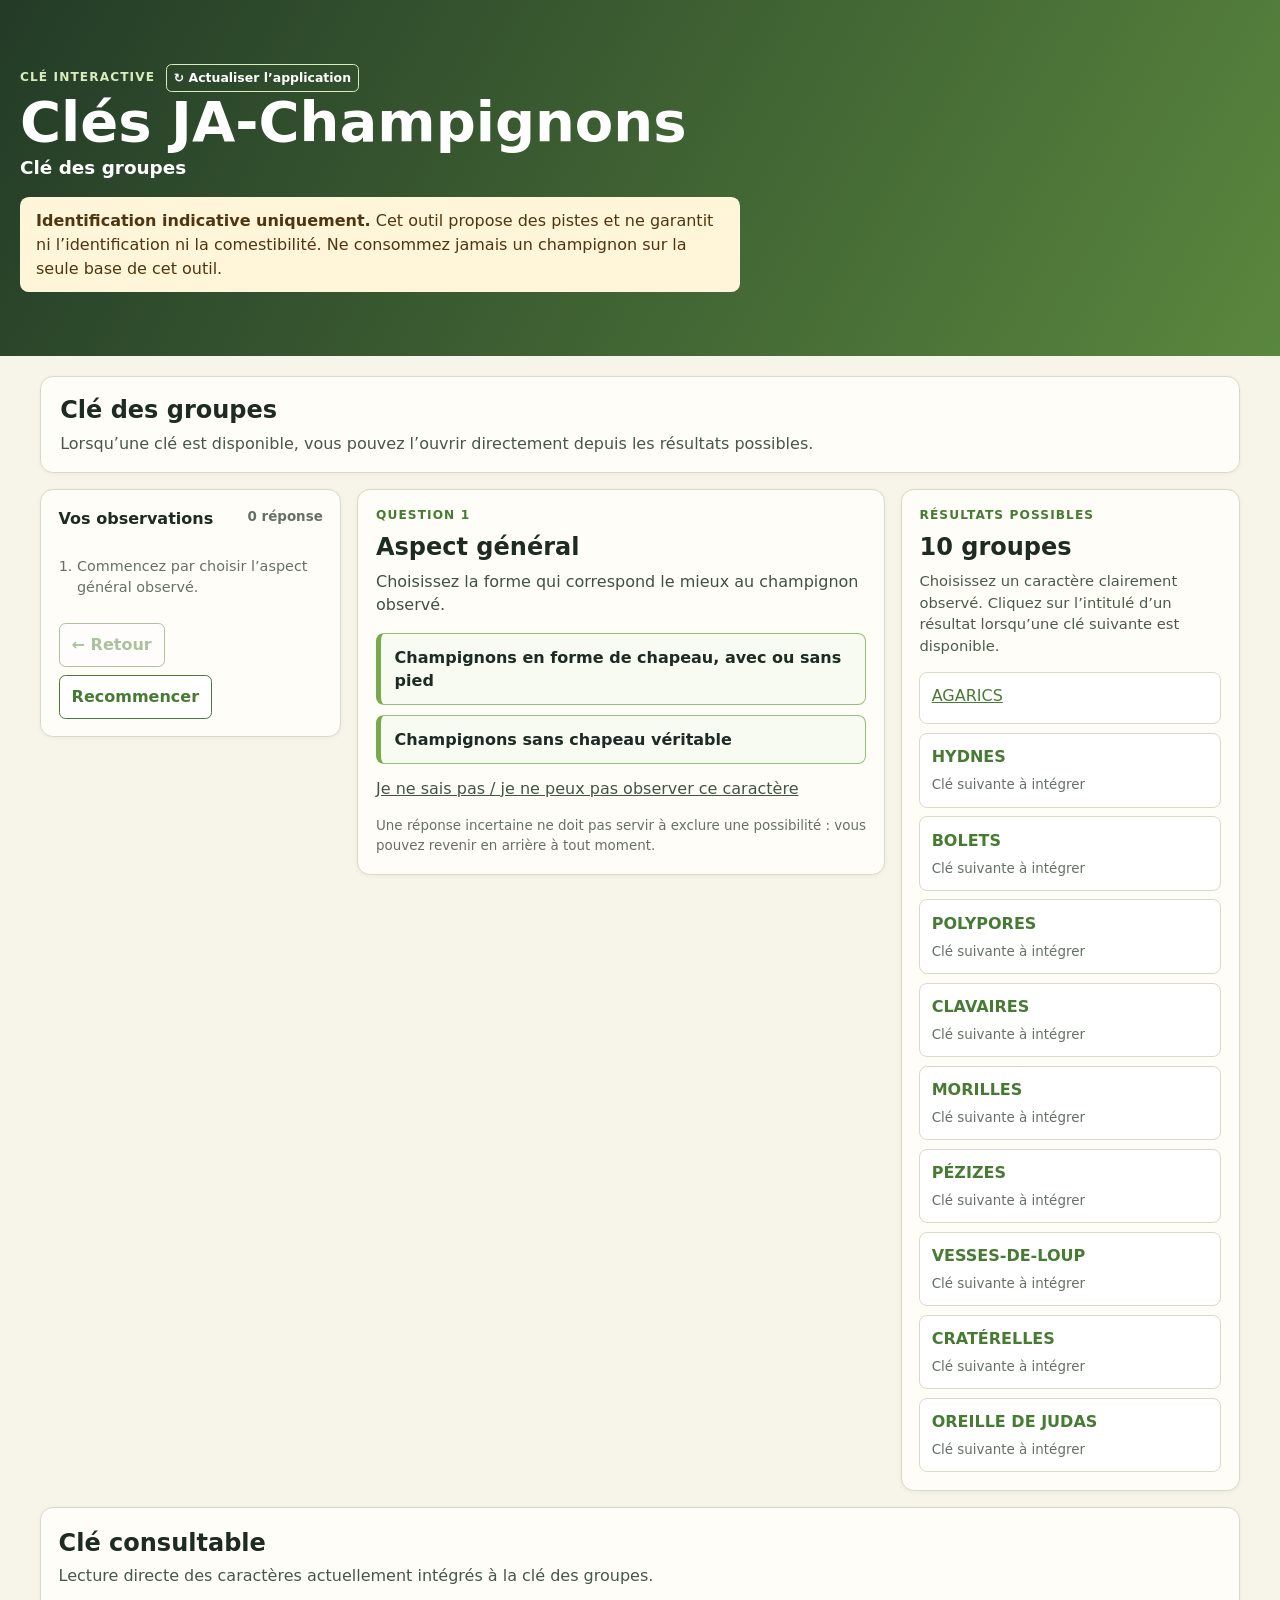
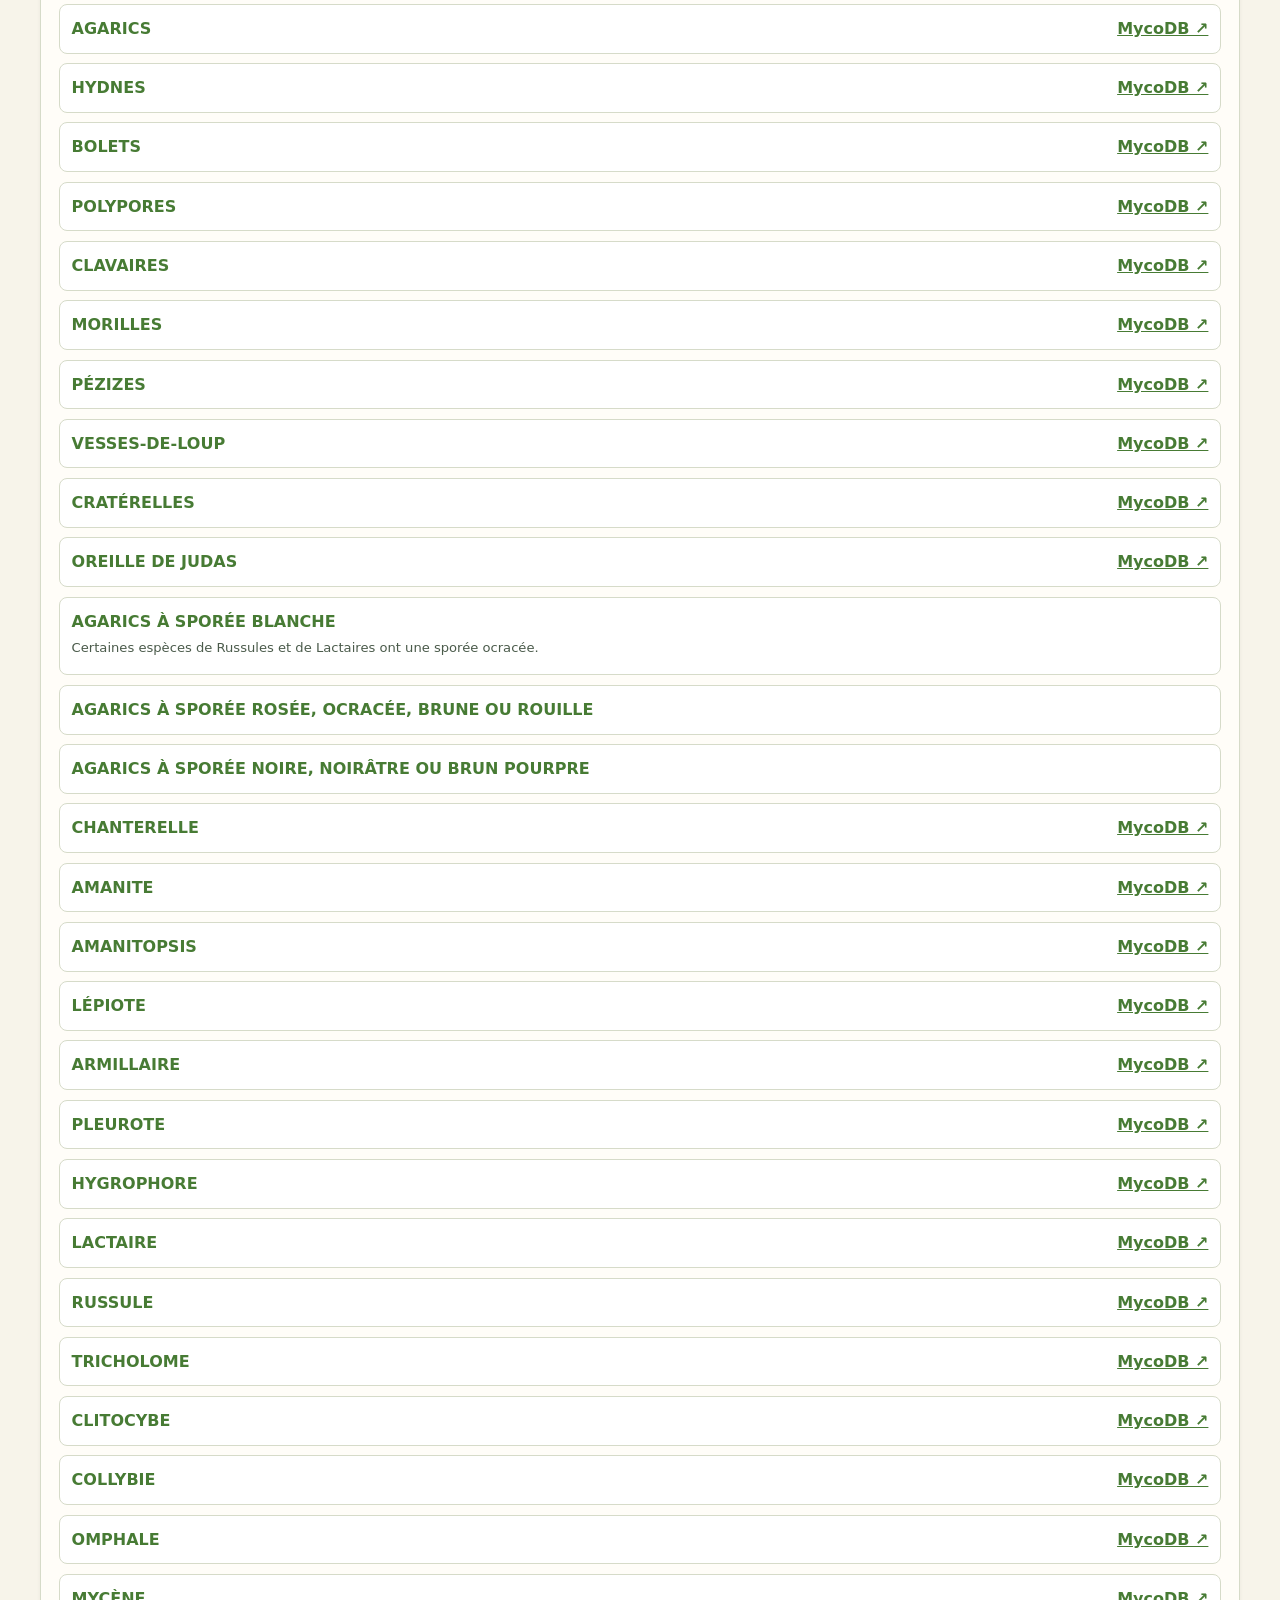
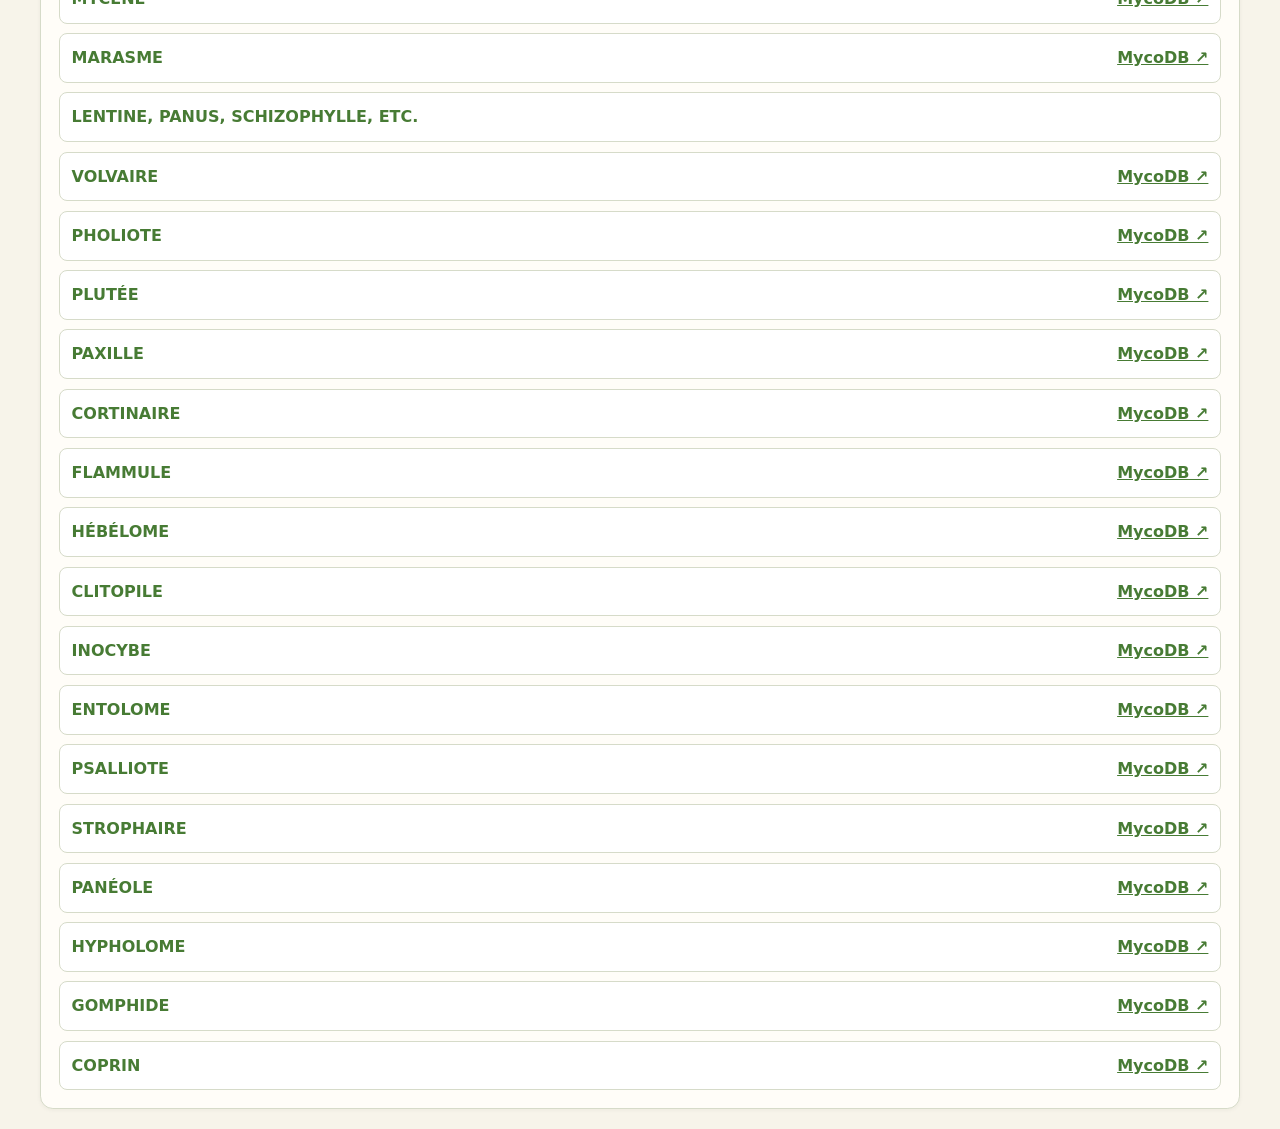
==== cles-ja-champignons/index.html @ efab2039 "Publier les clés d’espèces et les notes administrateur" ====
<!doctype html>
<html lang="fr">
  <head>
    <meta charset="utf-8">
    <meta name="viewport" content="width=device-width, initial-scale=1">
    <meta name="description" content="Clés interactives de détermination des champignons">
    <meta name="theme-color" content="#b66b22">
    <title>Clés JA-Champignons</title>
    <link rel="icon" href="assets/logo-ja-champignons.svg" type="image/svg+xml">
    <link rel="manifest" href="manifest.webmanifest">
    <link rel="stylesheet" href="styles.css">
    <link rel="stylesheet" href="overrides.css">
  </head>
  <body>
    <header class="site-header">
      <div style="display:flex;align-items:center;gap:.65rem"><p class="eyebrow" style="margin:0">Clé interactive</p><button type="button" title="Actualiser l’application" onclick="window.location.reload()" style="border:1px solid #d8ecbd;border-radius:.35rem;padding:.25rem .45rem;background:transparent;color:#fff;font:inherit;font-size:.78rem;font-weight:750;cursor:pointer">↻ Actualiser l’application</button></div>
      <h1>Clés JA-Champignons</h1>
      <p class="subtitle">Clé des groupes</p>
      <p class="warning"><strong>Identification indicative uniquement.</strong> Cet outil propose des pistes et ne garantit ni l’identification ni la comestibilité. Ne consommez jamais un champignon sur la seule base de cet outil.</p>
    </header>

    <main>
      <section class="intro" aria-labelledby="intro-title">
        <h2 id="intro-title">Clé des groupes</h2>
        <p>Lorsqu’une clé est disponible, vous pouvez l’ouvrir directement depuis les résultats possibles.</p>
      </section>

      <section class="key-layout" aria-label="Clé des groupes">
        <aside class="observations">
          <div class="panel-title"><span>Vos observations</span><span id="progress">0 réponse</span></div>
          <ol id="history" class="history"><li class="muted">Commencez par choisir l’aspect général observé.</li></ol>
          <div class="actions"><button id="back" class="secondary" disabled>← Retour</button><button id="restart" class="secondary">Recommencer</button></div>
        </aside>

        <section class="question-panel" aria-live="polite">
          <p id="step" class="eyebrow">Première observation</p>
          <h2 id="question">Chargement…</h2>
          <p id="help" class="help"></p>
          <div id="answers" class="answers"></div>
          <button id="unknown" class="unknown">Je ne sais pas / je ne peux pas observer ce caractère</button>
          <p class="hint">Une réponse incertaine ne doit pas servir à exclure une possibilité : vous pouvez revenir en arrière à tout moment.</p>
        </section>

        <aside class="result-panel">
          <p class="eyebrow">Résultats possibles</p>
          <h2><span id="count">0</span> groupe<span id="plural">s</span></h2>
          <p id="status" class="status"></p>
          <div id="results" class="results"></div>
        </aside>
      </section>

      <section class="source-key" aria-labelledby="source-title">
        <h2 id="source-title">Clé consultable</h2>
        <p>Lecture directe des caractères actuellement intégrés à la clé des groupes.</p>
        <div id="key-table" class="key-table"></div>
      </section>
    </main>
    <script src="app.js"></script>
    <script src="couleur.js"></script>
    <script src="noir.js"></script>
    <script src="terrain.js"></script>
    <script src="terrain-agarics.js"></script>
    <script src="chanterelles.js"></script>
    <script src="amanites.js"></script>
    <script src="lepiotes.js"></script>
    <script src="species-notes.js"></script>
    <script src="mycodb-results.js"></script>
    <script>if('serviceWorker' in navigator){navigator.serviceWorker.register('./service-worker.js');}</script>
  </body>
</html>
---- cles-ja-champignons/styles.css ----
:root{--ink:#1d2b22;--moss:#477b34;--leaf:#78a94a;--cream:#f7f4ea;--paper:#fffdf8;--line:#d6dbc9;--amber:#a45413;--muted:#667067}*{box-sizing:border-box}body{margin:0;color:var(--ink);background:var(--cream);font:16px/1.48 system-ui,-apple-system,BlinkMacSystemFont,"Segoe UI",sans-serif}.site-header{padding:clamp(1.5rem,5vw,4rem) max(1rem,calc((100% - 1240px)/2));color:#fff;background:linear-gradient(120deg,#233b27,#5a873e)}h1,h2,p{margin-top:0}.site-header h1{margin-bottom:.15rem;font-size:clamp(2rem,5vw,3.5rem);line-height:1.06}.eyebrow{margin-bottom:.45rem;color:var(--moss);font-weight:800;font-size:.76rem;letter-spacing:.09em;text-transform:uppercase}.site-header .eyebrow{color:#d8ecbd}.subtitle{margin-bottom:1rem;font-size:1.15rem;font-weight:700}.warning{max-width:720px;margin:0;padding:.75rem 1rem;border-radius:.55rem;background:#fff5d9;color:#513510}main{max-width:1240px;margin:auto;padding:1.25rem}.intro,.observations,.question-panel,.result-panel,.source-key{border:1px solid var(--line);border-radius:.8rem;background:var(--paper);box-shadow:0 1px 4px #20300d0d}.intro{padding:1rem 1.2rem;margin-bottom:1rem}.intro h2,.source-key h2{margin-bottom:.2rem}.intro p,.source-key p{margin-bottom:0;color:#465748}.key-layout{display:grid;grid-template-columns:minmax(215px,.8fr) minmax(355px,1.4fr) minmax(245px,.9fr);gap:1rem;align-items:start}.observations,.question-panel,.result-panel{padding:1.1rem}.panel-title{display:flex;justify-content:space-between;gap:.5rem;font-weight:800}.panel-title span:last-child{font-size:.84rem;color:var(--muted)}.history{max-height:340px;margin:.9rem 0;padding-left:1.15rem;overflow:auto}.history li{margin:.65rem 0}.history button{padding:0;border:0;background:transparent;color:var(--moss);font:inherit;font-size:.86rem;text-decoration:underline}.muted{color:var(--muted);font-size:.9rem}.actions{display:flex;flex-wrap:wrap;gap:.55rem}.secondary{padding:.55rem .75rem;border:1px solid var(--moss);border-radius:.4rem;background:#fff;color:var(--moss);font:inherit;font-weight:750;cursor:pointer}.secondary:disabled{cursor:not-allowed;opacity:.45}.question-panel h2,.result-panel h2{margin-bottom:.55rem;line-height:1.18}.help{margin-bottom:1rem;color:#405044}.answers{display:grid;gap:.6rem}.answer{padding:.72rem .85rem;border:1px solid #9abc7a;border-left:5px solid var(--leaf);border-radius:.5rem;background:#f7fbf2;color:var(--ink);font:inherit;font-weight:700;text-align:left;cursor:pointer}.answer:hover,.answer:focus-visible{outline:3px solid #bddc9a;background:#e7f2d8}.unknown{margin-top:.8rem;padding:0;border:0;background:transparent;color:#425544;font:inherit;text-decoration:underline;cursor:pointer}.hint{margin:1rem 0 0;color:var(--muted);font-size:.84rem}.status{color:#4b5b4b;font-size:.92rem}.results{display:grid;gap:.55rem}.result-card{padding:.7rem;border:1px solid var(--line);border-radius:.5rem;background:#fff}.result-name{display:block;margin-bottom:.3rem;color:var(--moss);font-weight:850}.result-open{padding:0;border:0;background:transparent;font:inherit;text-align:left;text-decoration:underline;cursor:pointer}.mycodb-link{color:var(--moss);font-weight:750;font-size:.9rem}.source-key{margin-top:1rem;padding:1.1rem}.key-table{display:grid;gap:.6rem;margin-top:1rem}.key-row{display:grid;grid-template-columns:minmax(0,1fr) auto;gap:1rem;align-items:center;padding:.75rem;border:1px solid var(--line);border-radius:.5rem;background:#fff}.key-row strong{color:var(--moss)}.key-row p{margin:.2rem 0 0}.key-row a{color:var(--moss);font-weight:750;white-space:nowrap}@media(max-width:900px){.key-layout{grid-template-columns:1fr 1fr}.question-panel,.result-panel{grid-column:span 2}.observations{order:3}}@media(max-width:560px){main{padding:.75rem}.key-layout{display:block}.observations,.question-panel,.result-panel{margin-bottom:.75rem}.site-header{padding:1.25rem 1rem}.key-row{grid-template-columns:1fr}.key-row a{white-space:normal}}
.result-card small,.key-row small{display:block;margin:.3rem 0;color:#4b5b4b;font-size:.82rem}.continue{display:block;margin:.45rem 0;padding:.35rem 0;border:0;background:transparent;color:var(--moss);font:inherit;font-weight:800;text-decoration:underline;cursor:pointer}.next-pending{display:block;margin-top:.4rem;color:var(--muted);font-size:.84rem}
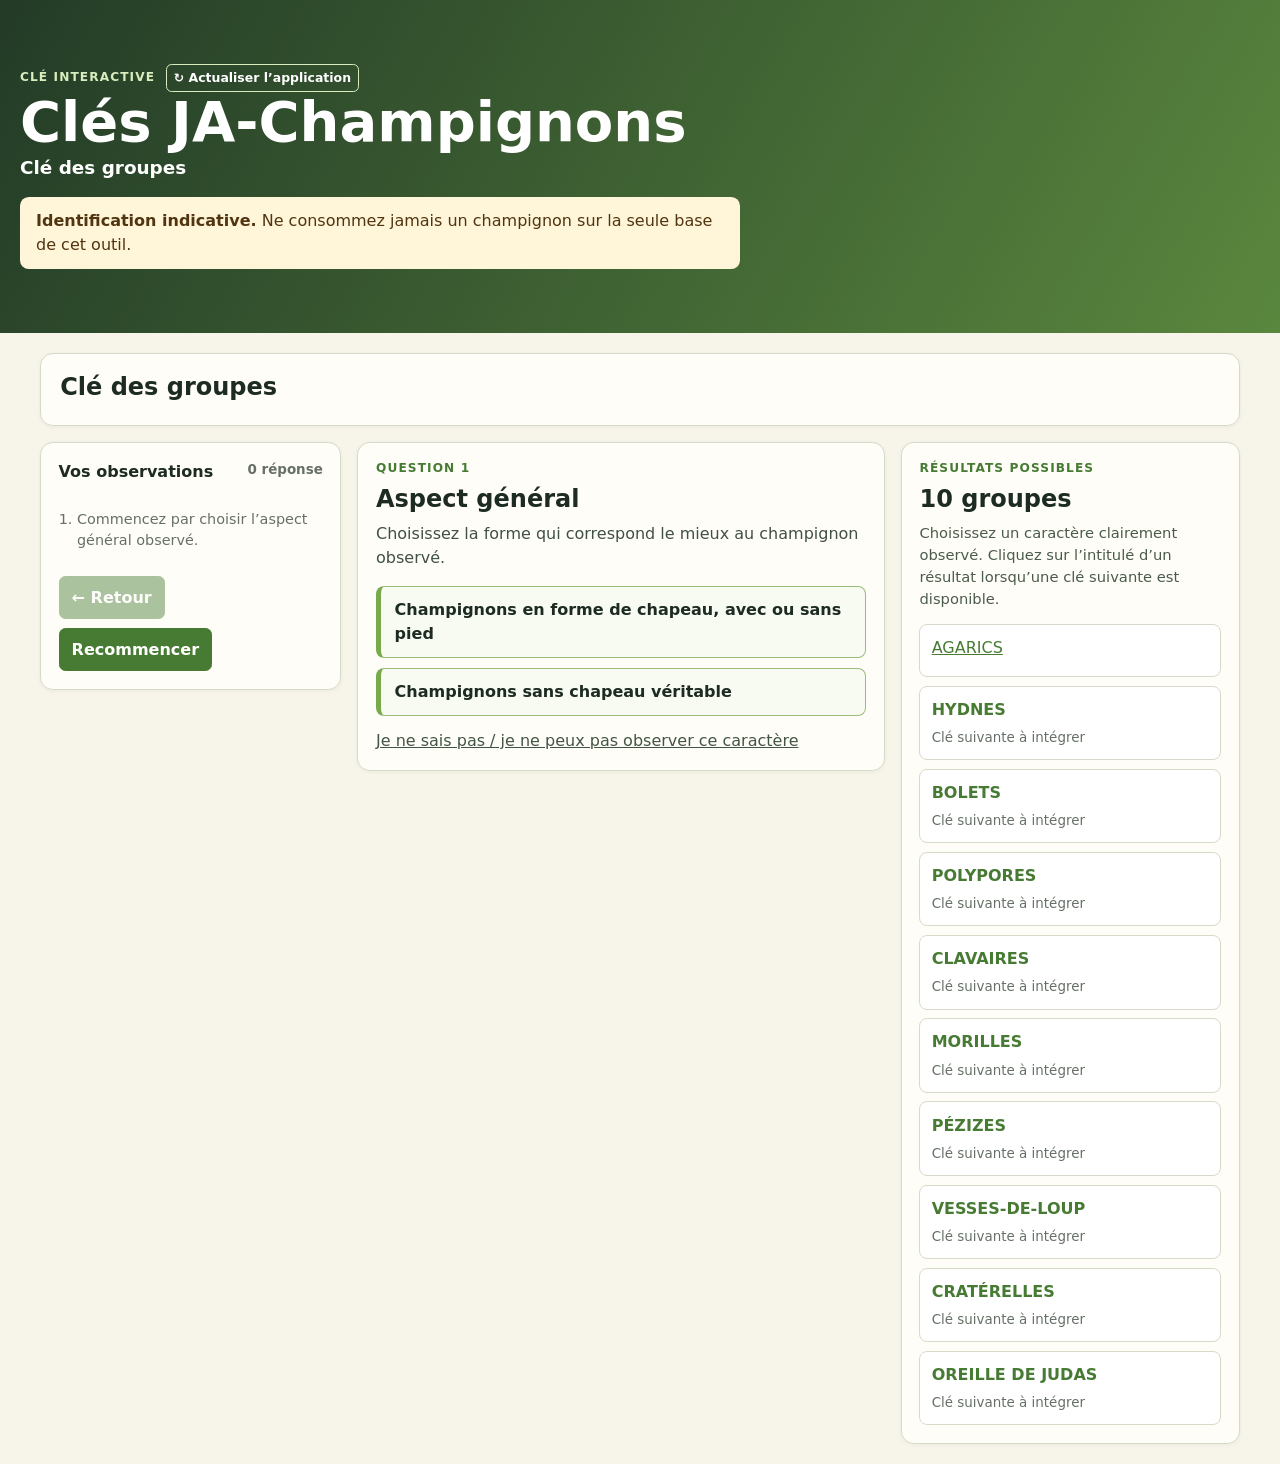
==== commit 6628a19e: "Publier l’interface allégée et les noms scientifiques" ====
--- a/cles-ja-champignons/index.html
+++ b/cles-ja-champignons/index.html
@@ -16,13 +16,12 @@
       <div style="display:flex;align-items:center;gap:.65rem"><p class="eyebrow" style="margin:0">Clé interactive</p><button type="button" title="Actualiser l’application" onclick="window.location.reload()" style="border:1px solid #d8ecbd;border-radius:.35rem;padding:.25rem .45rem;background:transparent;color:#fff;font:inherit;font-size:.78rem;font-weight:750;cursor:pointer">↻ Actualiser l’application</button></div>
       <h1>Clés JA-Champignons</h1>
       <p class="subtitle">Clé des groupes</p>
-      <p class="warning"><strong>Identification indicative uniquement.</strong> Cet outil propose des pistes et ne garantit ni l’identification ni la comestibilité. Ne consommez jamais un champignon sur la seule base de cet outil.</p>
+      <p class="warning"><strong>Identification indicative.</strong> Ne consommez jamais un champignon sur la seule base de cet outil.</p>
     </header>
 
     <main>
       <section class="intro" aria-labelledby="intro-title">
         <h2 id="intro-title">Clé des groupes</h2>
-        <p>Lorsqu’une clé est disponible, vous pouvez l’ouvrir directement depuis les résultats possibles.</p>
       </section>
 
       <section class="key-layout" aria-label="Clé des groupes">
@@ -38,7 +37,6 @@
           <p id="help" class="help"></p>
           <div id="answers" class="answers"></div>
           <button id="unknown" class="unknown">Je ne sais pas / je ne peux pas observer ce caractère</button>
-          <p class="hint">Une réponse incertaine ne doit pas servir à exclure une possibilité : vous pouvez revenir en arrière à tout moment.</p>
         </section>
 
         <aside class="result-panel">
@@ -49,7 +47,7 @@
         </aside>
       </section>
 
-      <section class="source-key" aria-labelledby="source-title">
+      <section class="source-key" aria-labelledby="source-title" hidden>
         <h2 id="source-title">Clé consultable</h2>
         <p>Lecture directe des caractères actuellement intégrés à la clé des groupes.</p>
         <div id="key-table" class="key-table"></div>
@@ -64,6 +62,7 @@
     <script src="amanites.js"></script>
     <script src="lepiotes.js"></script>
     <script src="species-notes.js"></script>
+    <script src="scientific-names.js"></script>
     <script src="mycodb-results.js"></script>
     <script>if('serviceWorker' in navigator){navigator.serviceWorker.register('./service-worker.js');}</script>
   </body>
--- a/cles-ja-champignons/overrides.css
+++ b/cles-ja-champignons/overrides.css
@@ -0,0 +1,34 @@
+.secondary{
+  background:var(--moss);
+  color:#fff;
+}
+.secondary:hover,
+.secondary:focus-visible{
+  background:#315d25;
+  color:#fff;
+  outline:2px solid #315d25;
+}
+.mycodb-mini-link{
+  display:inline-block;
+  margin:0 .45rem .25rem 0;
+  color:var(--ink);
+  font-weight:400;
+  text-decoration:underline;
+}
+.mycodb-mini-link:hover,
+.mycodb-mini-link:focus-visible{
+  color:var(--ink);
+  outline:2px solid var(--ink);
+  outline-offset:2px;
+}
+.mycodb-mini-link + .result-name{
+  display:inline;
+}
+.result-card small,
+.key-row small{
+  margin:.08rem 0 0;
+  line-height:1.12;
+}
+.result-card small{
+  min-height:1.12em;
+}
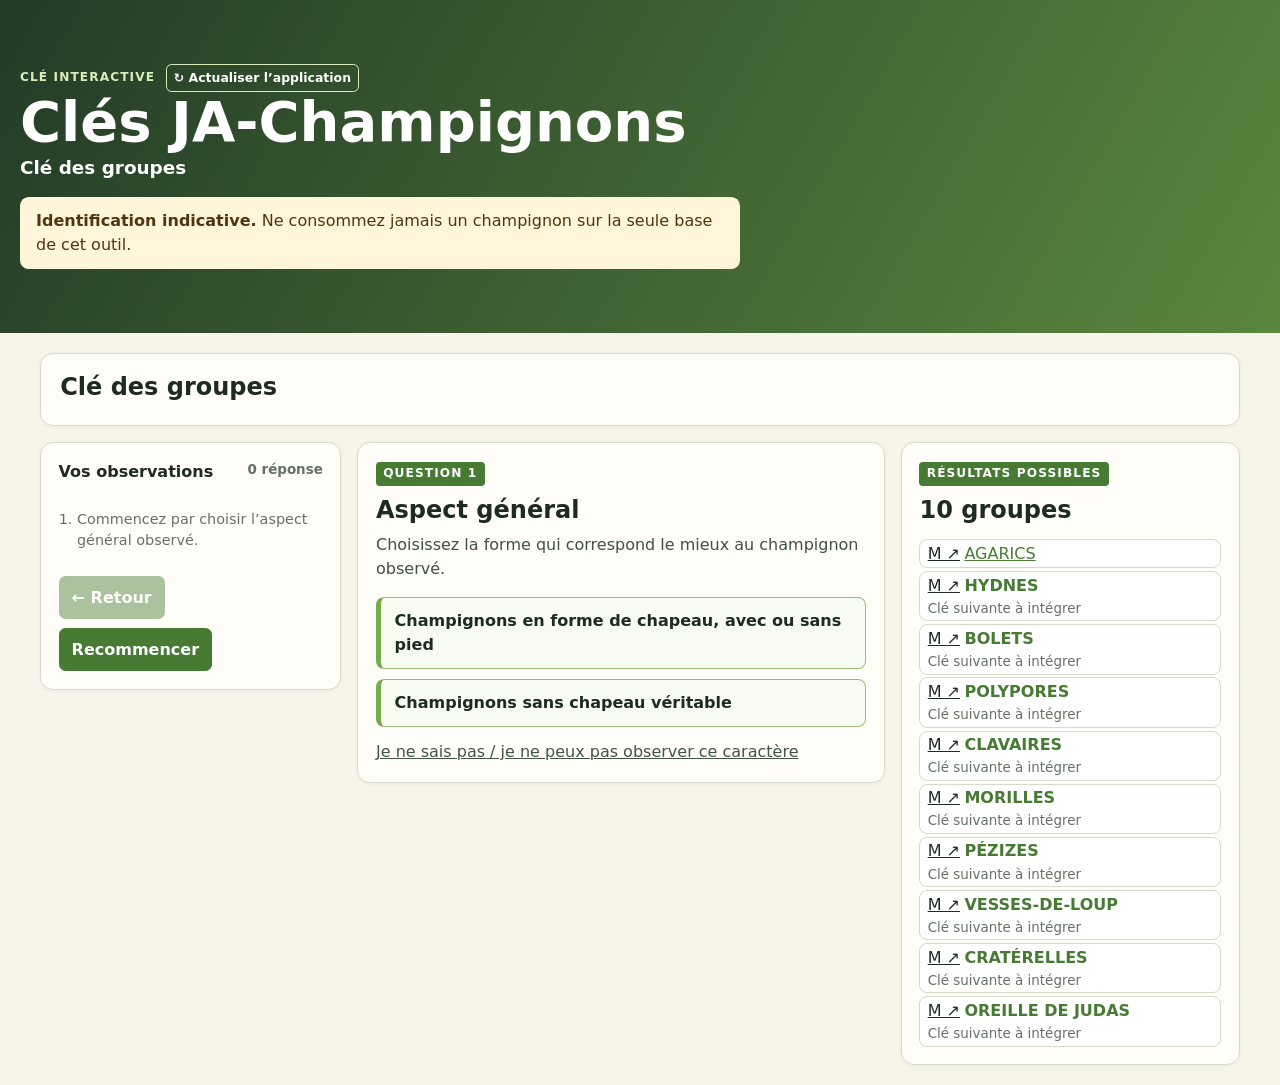
==== commit c0636aea: "Mise à jour de Clés JA-Champignons : index.html" ====
--- a/cles-ja-champignons/index.html
+++ b/cles-ja-champignons/index.html
@@ -26,7 +26,7 @@
 
       <section class="key-layout" aria-label="Clé des groupes">
         <aside class="observations">
-          <div class="panel-title"><span>Vos observations</span><span id="progress">0 réponse</span></div>
+          <div class="panel-title"><span id="history-title">Vos observations</span><span id="progress">0 réponse</span></div>
           <ol id="history" class="history"><li class="muted">Commencez par choisir l’aspect général observé.</li></ol>
           <div class="actions"><button id="back" class="secondary" disabled>← Retour</button><button id="restart" class="secondary">Recommencer</button></div>
         </aside>
@@ -64,6 +64,7 @@
     <script src="species-notes.js"></script>
     <script src="scientific-names.js"></script>
     <script src="mycodb-results.js"></script>
+    <script src="group-guides.js"></script>
     <script>if('serviceWorker' in navigator){navigator.serviceWorker.register('./service-worker.js');}</script>
   </body>
 </html>
--- a/cles-ja-champignons/overrides.css
+++ b/cles-ja-champignons/overrides.css
@@ -15,6 +15,13 @@
   font-weight:400;
   text-decoration:underline;
 }
+.scientific-name{
+  margin-left:.36rem;
+  color:#4b5b4b;
+  font-size:.76rem;
+  font-weight:400;
+  white-space:nowrap;
+}
 .mycodb-mini-link:hover,
 .mycodb-mini-link:focus-visible{
   color:var(--ink);
@@ -30,5 +37,31 @@
   line-height:1.12;
 }
 .result-card small{
-  min-height:1.12em;
+  min-height:1em;
+  font-size:.76rem;
+  line-height:1.04;
 }
+.results{
+  gap:.18rem;
+}
+.result-card{
+  padding:.28rem .45rem;
+  line-height:1.12;
+}
+.result-name{
+  margin-bottom:0;
+  line-height:1.08;
+}
+.mycodb-mini-link{
+  margin:0 .28rem 0 0;
+  line-height:1.08;
+}
+.question-panel .eyebrow,
+.result-panel .eyebrow{
+  display:inline-block;
+  margin-bottom:.65rem;
+  padding:.18rem .45rem;
+  border-radius:.25rem;
+  background:var(--moss);
+  color:#fff;
+}
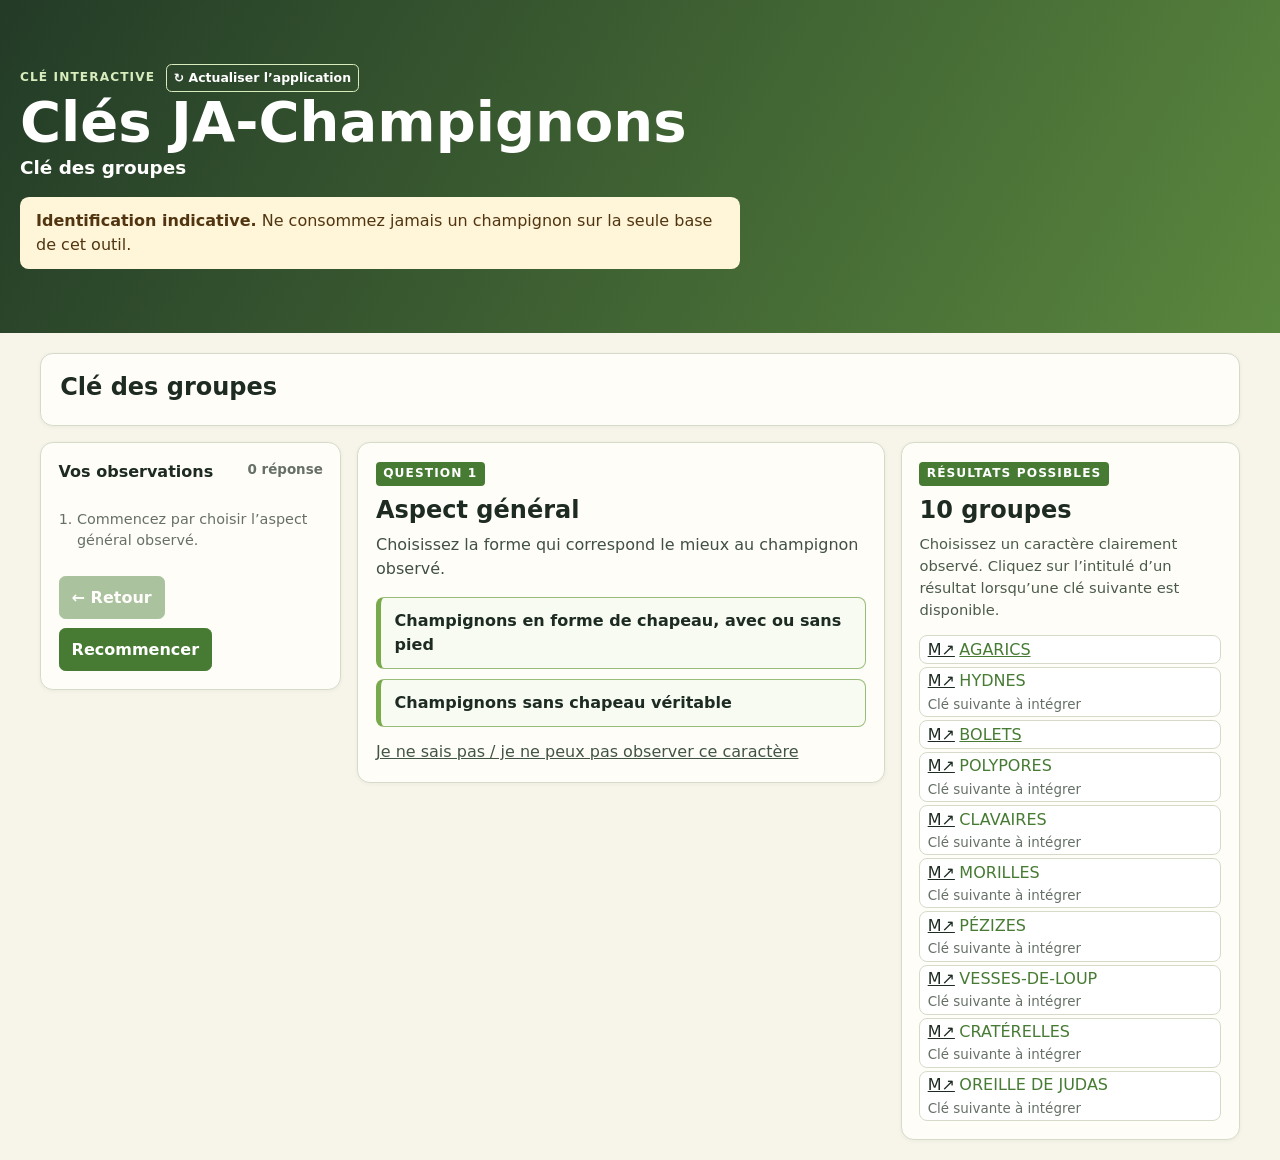
==== commit 3027abfc: "Mettre à jour Clés JA-Champignons" ====
--- a/cles-ja-champignons/index.html
+++ b/cles-ja-champignons/index.html
@@ -41,7 +41,7 @@
 
         <aside class="result-panel">
           <p class="eyebrow">Résultats possibles</p>
-          <h2><span id="count">0</span> groupe<span id="plural">s</span></h2>
+          <h2><span id="count">0</span> <span id="result-kind">groupe</span><span id="plural">s</span></h2>
           <p id="status" class="status"></p>
           <div id="results" class="results"></div>
         </aside>
@@ -53,18 +53,26 @@
         <div id="key-table" class="key-table"></div>
       </section>
     </main>
-    <script src="app.js"></script>
-    <script src="couleur.js"></script>
-    <script src="noir.js"></script>
+    <script src="app.js?v=20261107-agarics-sans-mycodb-apres-mycene"></script>
+    <script src="couleur.js?v=20261107-paxille"></script>
+    <script src="noir.js?v=20261107-psalliota"></script>
     <script src="terrain.js"></script>
     <script src="terrain-agarics.js"></script>
-    <script src="chanterelles.js"></script>
-    <script src="amanites.js"></script>
-    <script src="lepiotes.js"></script>
-    <script src="species-notes.js"></script>
-    <script src="scientific-names.js"></script>
-    <script src="mycodb-results.js"></script>
+    <script src="bolets.js?v=20261107-bolets-16"></script>
+    <!-- Le paramètre de version évite qu'une ancienne fiche administrée reste en cache. -->
+    <script src="group-guides-data.js?v=20261107-photos"></script>
     <script src="group-guides.js"></script>
-    <script>if('serviceWorker' in navigator){navigator.serviceWorker.register('./service-worker.js');}</script>
+    <script>
+      const adminMode = new URLSearchParams(location.search).get('admin') === '1';
+      if ('serviceWorker' in navigator) {
+        if (adminMode) navigator.serviceWorker.getRegistrations().then(registrations => Promise.all(registrations.map(registration => registration.unregister()))).then(() => {
+          if (!sessionStorage.getItem('ja-admin-without-cache')) {
+            sessionStorage.setItem('ja-admin-without-cache', '1');
+            location.reload();
+          }
+        });
+        else navigator.serviceWorker.register('./service-worker.js?v=53');
+      }
+    </script>
   </body>
 </html>
--- a/cles-ja-champignons/overrides.css
+++ b/cles-ja-champignons/overrides.css
@@ -22,6 +22,229 @@
   font-weight:400;
   white-space:nowrap;
 }
+
+.group-guide {
+  max-width: 62rem;
+  margin-top: .75rem;
+  padding: 1rem 1.1rem;
+  border: 1px solid var(--line, #d7d8c7);
+  border-radius: .75rem;
+  background: #fffef9;
+  color: var(--ink, #1d2a22);
+}
+
+.group-guide h3 {
+  margin: 0 0 .65rem;
+  color: var(--moss, #487c35);
+}
+
+.group-guide p {
+  margin: 0 0 .75rem;
+  line-height: 1.45;
+}
+
+.group-guide p:last-child { margin-bottom: 0; }
+
+.group-photo {
+  margin: 1rem 0 .35rem;
+}
+
+.group-photo-gallery {
+  display: grid;
+  gap: .75rem;
+}
+
+.group-photo img,
+.photo-placeholder {
+  display: block;
+  width: min(100%, var(--photo-width, 34rem));
+  border: 1px solid var(--line, #d7d8c7);
+  border-radius: .55rem;
+}
+
+.group-photo img {
+  height: auto;
+  object-fit: contain;
+}
+
+.photo-dropzone {
+  position: relative;
+  width: min(100%, var(--photo-width, 34rem));
+  cursor: pointer;
+  border-radius: .55rem;
+  outline: 0;
+}
+
+.photo-dropzone:focus-visible,
+.photo-dropzone.is-dragging {
+  outline: 3px solid var(--moss, #487c35);
+  outline-offset: 3px;
+}
+
+.photo-dropzone .photo-placeholder,
+.photo-dropzone img {
+  width: 100%;
+}
+
+.photo-resize-handle {
+  position: absolute;
+  right: .25rem;
+  bottom: .25rem;
+  display: grid;
+  place-items: center;
+  width: 1.7rem;
+  height: 1.7rem;
+  border: 1px solid rgba(31, 49, 34, .75);
+  border-radius: .25rem;
+  background: #fff;
+  color: #315d25;
+  box-shadow: 0 1px 2px rgba(0, 0, 0, .28);
+  cursor: nwse-resize;
+  font-size: .72rem;
+  font-weight: 800;
+  letter-spacing: -.18rem;
+}
+
+.photo-resize-handle:focus-visible {
+  outline: 3px solid var(--moss, #487c35);
+  outline-offset: 2px;
+}
+
+.admin-editor {
+  margin-top: 1.1rem;
+  padding: .9rem;
+  border: 1px solid #9abc7a;
+  border-radius: .55rem;
+  background: #f7fbf2;
+}
+
+.admin-editor h4 { margin: 0 0 .35rem; color: var(--moss, #487c35); }
+
+.admin-explanation,
+.admin-feedback {
+  color: #59665b;
+  font-size: .82rem;
+  line-height: 1.3;
+}
+
+.admin-editor label {
+  display: block;
+  margin-top: .65rem;
+  color: #415145;
+  font-size: .86rem;
+  font-weight: 700;
+}
+
+.photo-fields > section {
+  margin-top: .7rem;
+  padding: .65rem;
+  border: 1px solid #ccd8bf;
+  border-radius: .45rem;
+  background: #fffef9;
+}
+
+.photo-fields > section > strong {
+  color: var(--moss, #487c35);
+  font-size: .9rem;
+}
+
+.remove-photo {
+  margin-top: .7rem;
+  padding: .34rem .55rem;
+  border: 1px solid #a66b56;
+  border-radius: .35rem;
+  background: #fff;
+  color: #824833;
+  font: inherit;
+  font-size: .82rem;
+}
+
+.admin-editor input,
+.admin-editor textarea {
+  display: block;
+  box-sizing: border-box;
+  width: 100%;
+  margin-top: .18rem;
+  padding: .42rem .5rem;
+  border: 1px solid var(--line, #d7d8c7);
+  border-radius: .35rem;
+  background: #fff;
+  color: var(--ink, #1d2a22);
+  font: inherit;
+  font-weight: 400;
+}
+
+.admin-editor textarea { min-height: 19rem; line-height: 1.38; resize: vertical; }
+
+.admin-actions { display: flex; flex-wrap: wrap; gap: .45rem; margin-top: .8rem; }
+
+.photo-placeholder {
+  display: grid;
+  place-items: center;
+  aspect-ratio: 4 / 3;
+  background: #f1efe6;
+  color: #59665b;
+  font-size: .92rem;
+  font-style: italic;
+}
+
+.group-photo figcaption {
+  margin-top: .3rem;
+  color: #59665b;
+  font-size: .82rem;
+  line-height: 1.2;
+}
+
+.add-photo {
+  padding: .38rem .62rem;
+  border: 1px solid #9abc7a;
+  border-radius: .35rem;
+  background: #f7fbf2;
+  color: #59665b;
+  font: inherit;
+  font-size: .84rem;
+}
+
+.add-another-photo {
+  width: fit-content;
+  margin-top: .1rem;
+}
+
+.add-photo:disabled { cursor: not-allowed; opacity: .72; }
+
+.photo-caption-label {
+  display: block;
+  width: min(100%, 34rem);
+  margin-top: .55rem;
+  color: #59665b;
+  font-size: .82rem;
+}
+
+.photo-caption-label input {
+  display: block;
+  box-sizing: border-box;
+  width: 100%;
+  margin-top: .18rem;
+  padding: .38rem .48rem;
+  border: 1px solid var(--line, #d7d8c7);
+  border-radius: .35rem;
+  background: #fff;
+  color: var(--ink, #1d2a22);
+  font: inherit;
+}
+
+.photo-pending {
+  margin: .25rem 0 0 !important;
+  color: #59665b;
+  font-size: .78rem;
+}
+
+.group-guide .guide-source {
+  padding-top: .7rem;
+  border-top: 1px solid var(--line, #d7d8c7);
+  color: #59665b;
+  font-size: .9rem;
+}
 .mycodb-mini-link:hover,
 .mycodb-mini-link:focus-visible{
   color:var(--ink);
@@ -51,6 +274,10 @@
 .result-name{
   margin-bottom:0;
   line-height:1.08;
+  font-weight:400;
+}
+.result-name.has-guide{
+  font-weight:850;
 }
 .mycodb-mini-link{
   margin:0 .28rem 0 0;
@@ -65,3 +292,33 @@
   background:var(--moss);
   color:#fff;
 }
+
+.photo-library {
+  margin-top: .9rem;
+  padding-top: .75rem;
+  border-top: 1px solid #ccd8bf;
+}
+
+.photo-library h5 { margin: 0; color: var(--moss, #487c35); font-size: .95rem; }
+.photo-library > p { margin: .3rem 0 .6rem; color: #59665b; font-size: .82rem; }
+
+.available-photos {
+  display: grid;
+  grid-template-columns: repeat(auto-fill, minmax(9.5rem, 1fr));
+  gap: .6rem;
+}
+
+.available-photo {
+  display: grid;
+  grid-template-rows: 6.5rem auto auto;
+  gap: .35rem;
+  padding: .45rem;
+  border: 1px solid #ccd8bf;
+  border-radius: .45rem;
+  background: #fffef9;
+}
+
+.available-photo img { width: 100%; height: 6.5rem; object-fit: contain; background: #f1efe6; }
+.available-photo span { overflow-wrap: anywhere; color: #415145; font-size: .76rem; line-height: 1.15; }
+.available-photo button { padding: .32rem .4rem; border: 1px solid #9abc7a; border-radius: .3rem; background: #f7fbf2; color: #415145; font: inherit; font-size: .75rem; }
+.available-photo button:disabled { cursor: default; opacity: .65; }
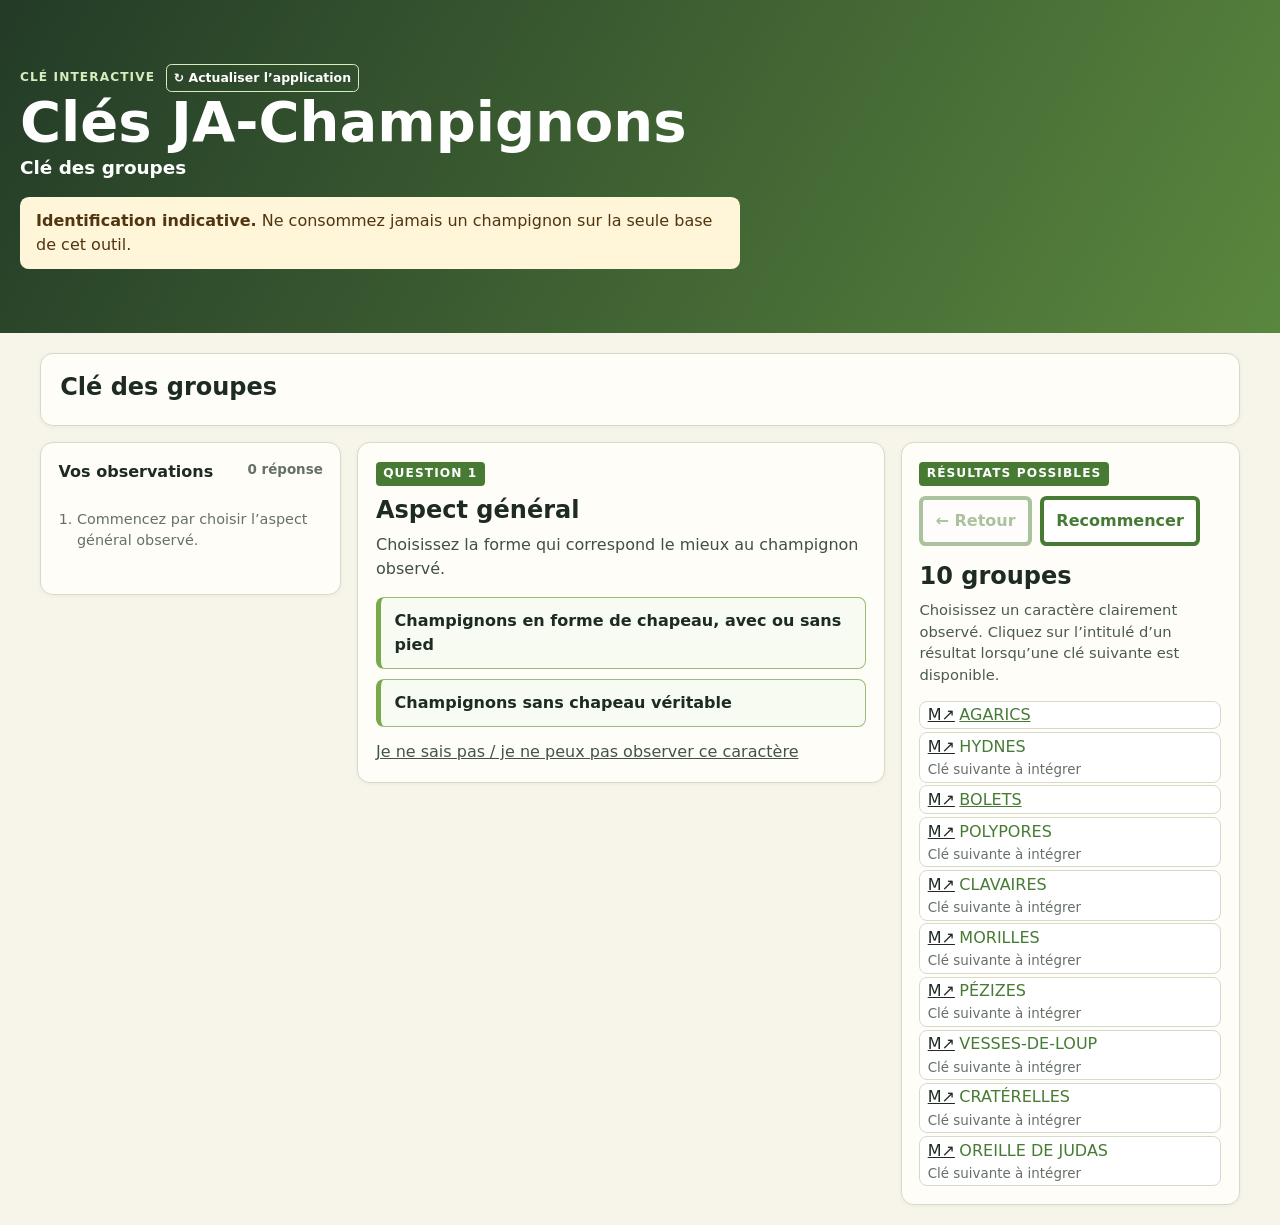
==== commit 23c85cc4: "Actualiser les fiches et la navigation des clés JA-Champignons" ====
--- a/cles-ja-champignons/index.html
+++ b/cles-ja-champignons/index.html
@@ -28,7 +28,6 @@
         <aside class="observations">
           <div class="panel-title"><span id="history-title">Vos observations</span><span id="progress">0 réponse</span></div>
           <ol id="history" class="history"><li class="muted">Commencez par choisir l’aspect général observé.</li></ol>
-          <div class="actions"><button id="back" class="secondary" disabled>← Retour</button><button id="restart" class="secondary">Recommencer</button></div>
         </aside>
 
         <section class="question-panel" aria-live="polite">
@@ -41,6 +40,7 @@
 
         <aside class="result-panel">
           <p class="eyebrow">Résultats possibles</p>
+          <div class="actions result-actions"><button id="back" class="secondary" disabled>← Retour</button><button id="restart" class="secondary">Recommencer</button></div>
           <h2><span id="count">0</span> <span id="result-kind">groupe</span><span id="plural">s</span></h2>
           <p id="status" class="status"></p>
           <div id="results" class="results"></div>
@@ -53,15 +53,15 @@
         <div id="key-table" class="key-table"></div>
       </section>
     </main>
-    <script src="app.js?v=20261107-agarics-sans-mycodb-apres-mycene"></script>
+    <script src="app.js?v=20261107-grisette"></script>
     <script src="couleur.js?v=20261107-paxille"></script>
     <script src="noir.js?v=20261107-psalliota"></script>
     <script src="terrain.js"></script>
     <script src="terrain-agarics.js"></script>
     <script src="bolets.js?v=20261107-bolets-16"></script>
     <!-- Le paramètre de version évite qu'une ancienne fiche administrée reste en cache. -->
-    <script src="group-guides-data.js?v=20261107-photos"></script>
-    <script src="group-guides.js"></script>
+    <script src="group-guides-data.js?v=20261108-fiches"></script>
+    <script src="group-guides.js?v=20261107-admin-fiches"></script>
     <script>
       const adminMode = new URLSearchParams(location.search).get('admin') === '1';
       if ('serviceWorker' in navigator) {
@@ -71,7 +71,7 @@
             location.reload();
           }
         });
-        else navigator.serviceWorker.register('./service-worker.js?v=53');
+        else navigator.serviceWorker.register('./service-worker.js?v=56');
       }
     </script>
   </body>
--- a/cles-ja-champignons/overrides.css
+++ b/cles-ja-champignons/overrides.css
@@ -1,12 +1,16 @@
 .secondary{
-  background:var(--moss);
-  color:#fff;
+  border:4px solid var(--moss);
+  background:#fff;
+  color:var(--moss);
 }
 .secondary:hover,
 .secondary:focus-visible{
-  background:#315d25;
-  color:#fff;
+  background:#f3f8ed;
+  color:var(--moss);
   outline:2px solid #315d25;
+}
+.result-actions{
+  margin:0 0 1rem;
 }
 .mycodb-mini-link{
   display:inline-block;
@@ -302,6 +306,17 @@
 .photo-library h5 { margin: 0; color: var(--moss, #487c35); font-size: .95rem; }
 .photo-library > p { margin: .3rem 0 .6rem; color: #59665b; font-size: .82rem; }
 
+.import-photo-button {
+  display: inline-block;
+  padding: .42rem .62rem;
+  border: 1px solid #9abc7a;
+  border-radius: .3rem;
+  background: #f7fbf2;
+  color: #415145;
+  cursor: pointer;
+  font-size: .86rem;
+}
+
 .available-photos {
   display: grid;
   grid-template-columns: repeat(auto-fill, minmax(9.5rem, 1fr));
